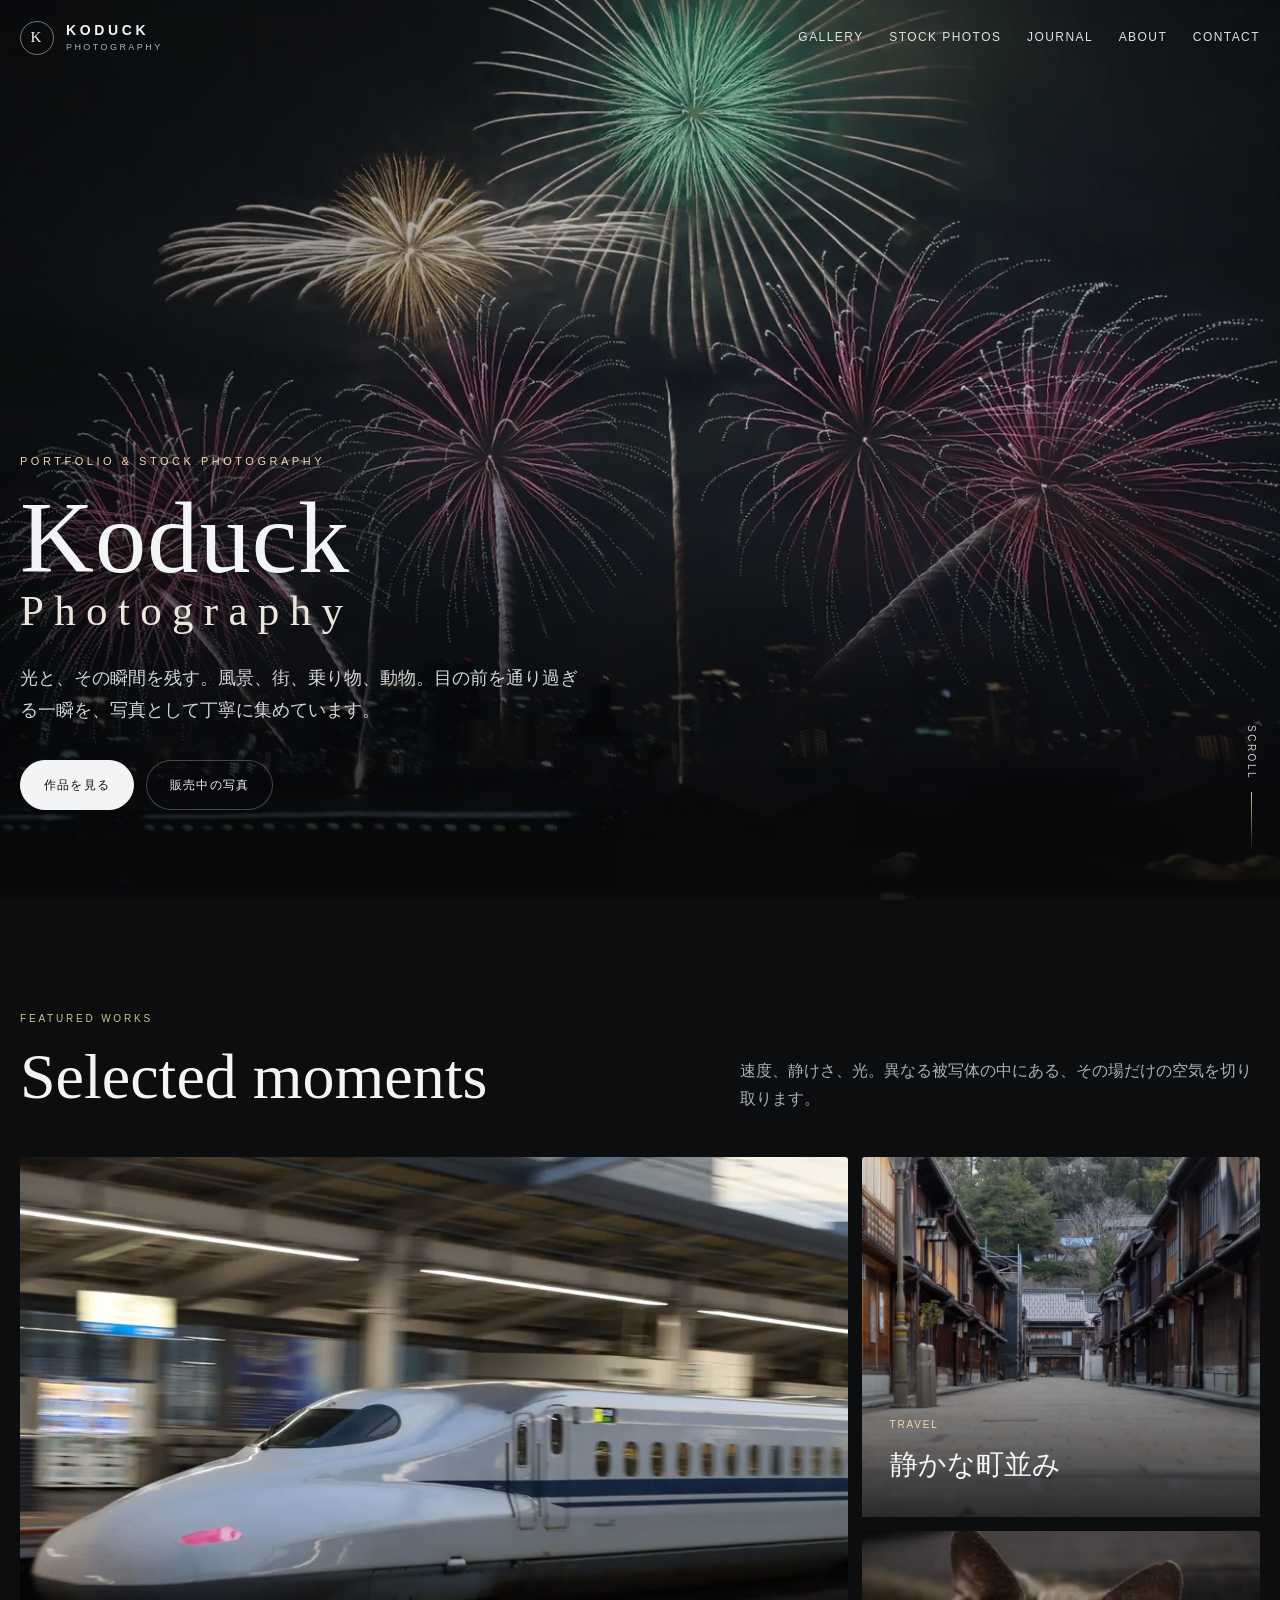
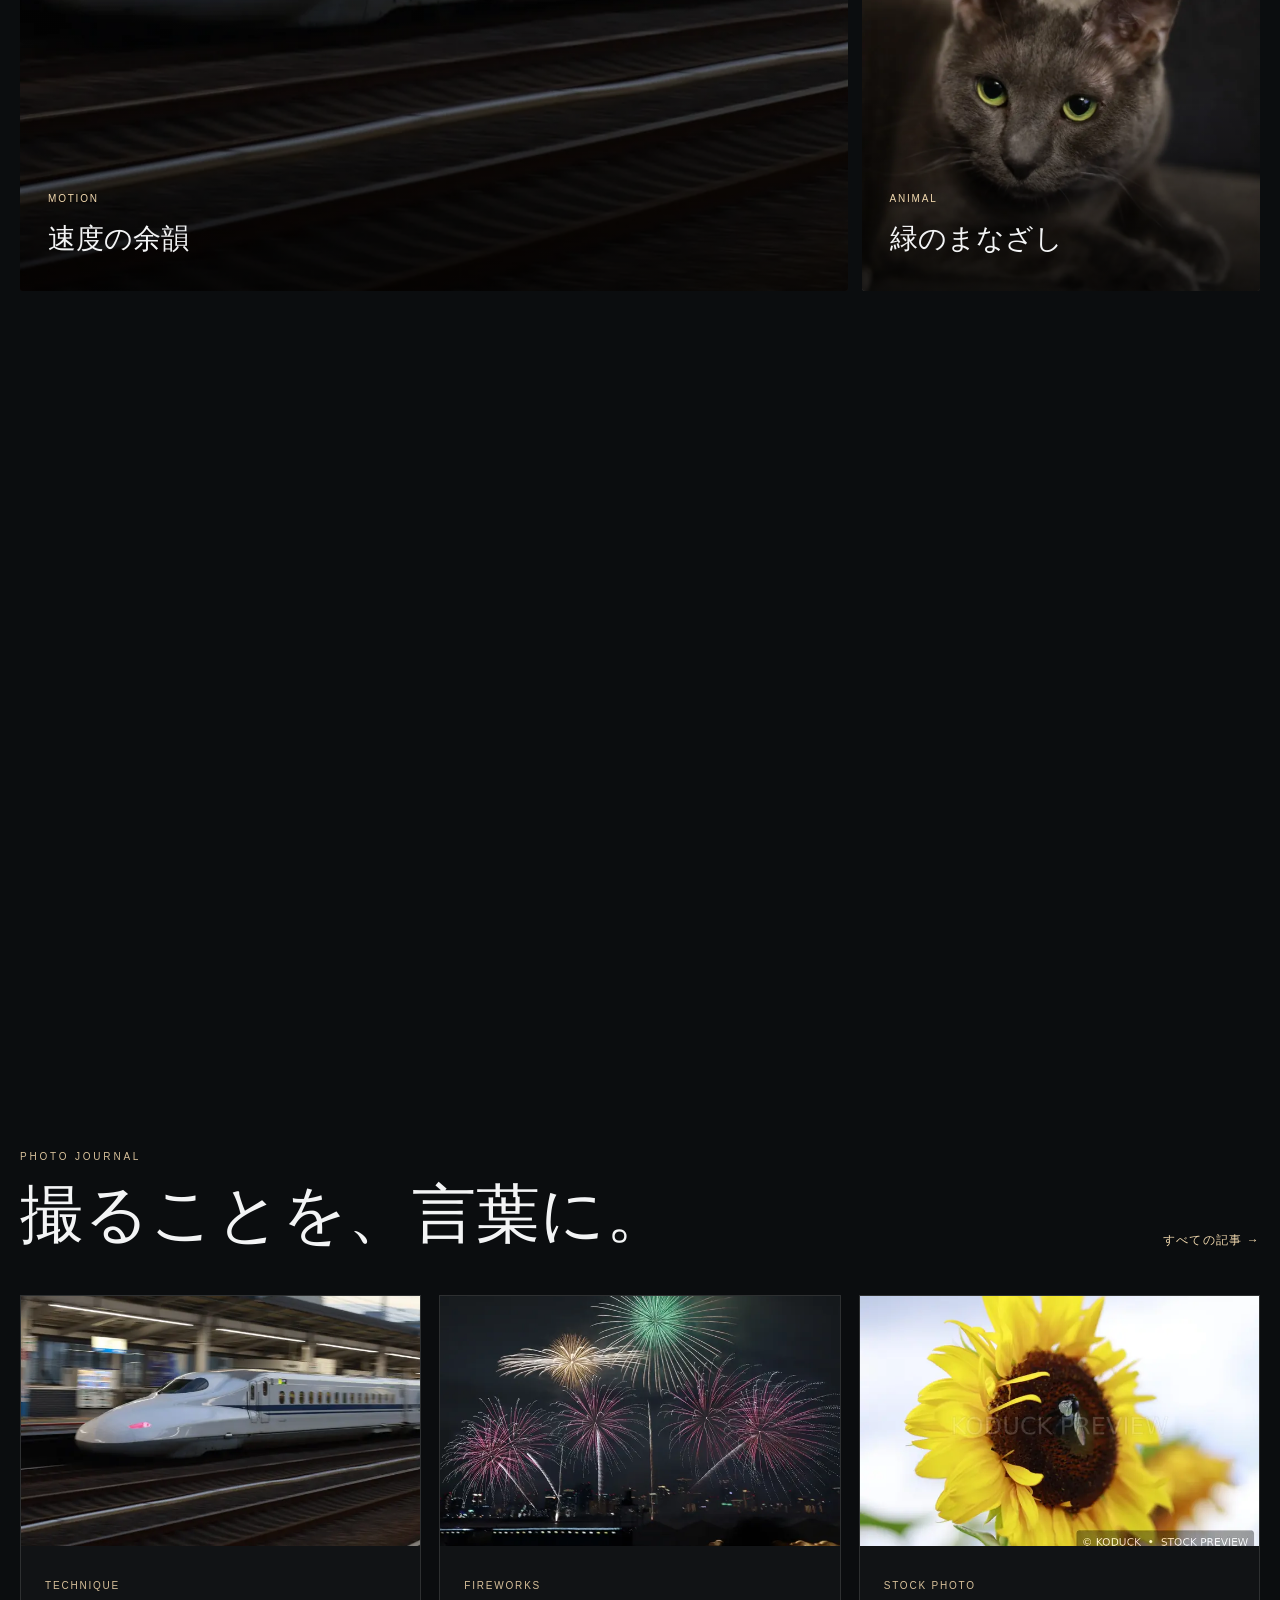
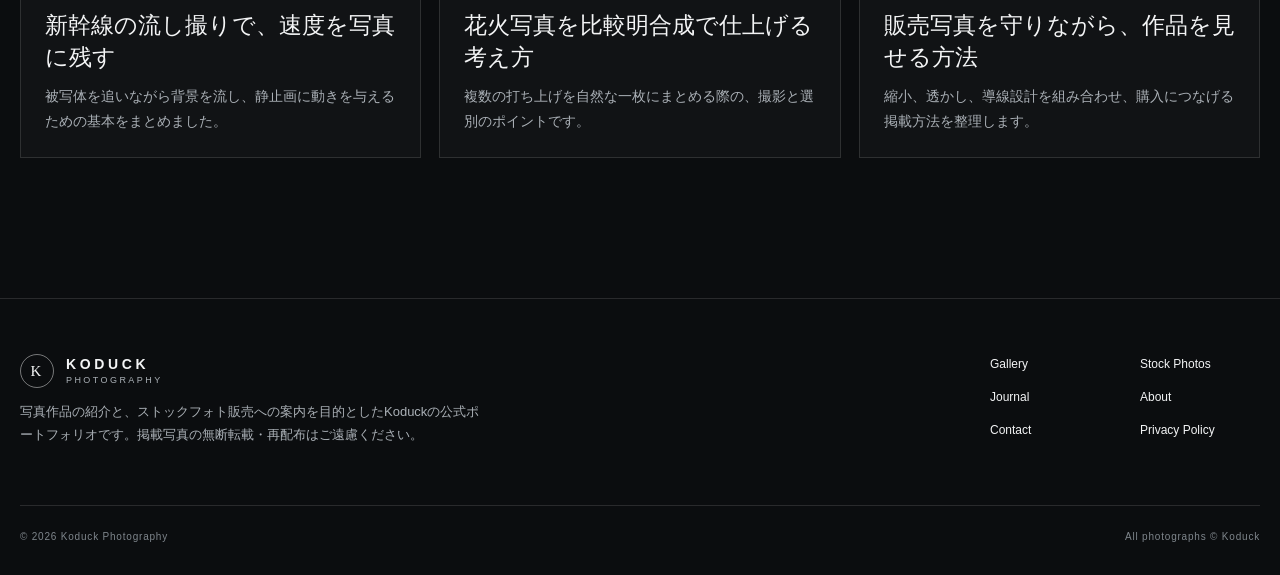
==== index.html @ 3b6d23dd "Publish Koduck Photography website" ====
<!doctype html>
<html lang="ja">
<head>
  <meta charset="utf-8">
  <meta name="viewport" content="width=device-width, initial-scale=1">
  <meta name="description" content="Koduck Photography — 風景、都市、乗り物、花火、動物などを撮影する写真ポートフォリオ。ストックフォト作品も販売中。">
  <meta name="theme-color" content="#0b0d0f">
  <title>Koduck Photography｜光と、その瞬間を残す。</title>
  <link rel="stylesheet" href="assets/css/style.css">
</head>
<body>
<header class="site-header">
  <div class="header-inner">
    <a class="brand" href="index.html" aria-label="Koduck Photography ホーム">
      <span class="brand-mark">K</span><span class="brand-text"><strong>KODUCK</strong><small>PHOTOGRAPHY</small></span>
    </a>
    <button class="menu-button" aria-label="メニューを開く" aria-expanded="false"><span></span><span></span></button>
    <nav class="site-nav" aria-label="メインナビゲーション">
      <a href="gallery.html">Gallery</a><a href="stock.html">Stock Photos</a><a href="journal.html">Journal</a><a href="about.html">About</a><a href="contact.html">Contact</a>
    </nav>
  </div>
</header>
<main>
  <section class="hero">
    <div class="hero-media protected-image" aria-hidden="true">
      <img class="desktop-hero" src="assets/images/fireworks.webp" alt="" fetchpriority="high">
      <img class="mobile-hero" src="assets/images/bridge-sunset.webp" alt="" fetchpriority="high">
    </div>
    <div class="hero-content">
      <p class="eyebrow">Portfolio & Stock Photography</p>
      <h1>Koduck<span>Photography</span></h1>
      <p class="hero-copy">光と、その瞬間を残す。風景、街、乗り物、動物。目の前を通り過ぎる一瞬を、写真として丁寧に集めています。</p>
      <div class="hero-actions"><a class="button primary" href="gallery.html">作品を見る</a><a class="button" href="stock.html">販売中の写真</a></div>
    </div>
    <span class="scroll-cue">SCROLL</span>
  </section>

  <section class="section reveal">
    <div class="section-head">
      <div><span class="section-kicker">Featured works</span><h2>Selected moments</h2></div>
      <p class="section-intro">速度、静けさ、光。異なる被写体の中にある、その場だけの空気を切り取ります。</p>
    </div>
    <div class="feature-grid">
      <a class="feature-card" href="gallery.html"><img src="assets/images/train.webp" alt="ホームを走る新幹線の流し撮り" loading="lazy"><span class="card-overlay"><span class="tag">Motion</span><h3>速度の余韻</h3></span></a>
      <a class="feature-card" href="gallery.html"><img src="assets/images/old-town.webp" alt="木造家屋が並ぶ静かな町並み" loading="lazy"><span class="card-overlay"><span class="tag">Travel</span><h3>静かな町並み</h3></span></a>
      <a class="feature-card" href="gallery.html"><img src="assets/images/cat.webp" alt="緑色の瞳をした灰色の猫" loading="lazy"><span class="card-overlay"><span class="tag">Animal</span><h3>緑のまなざし</h3></span></a>
    </div>
  </section>

  <section class="split-band reveal">
    <div class="split-inner">
      <div class="split-image protected-image"><img src="assets/images/sunflower-stock.webp" alt="ヒマワリにとまる昆虫。ストックフォト販売中" loading="lazy"><span class="stock-badge">STOCK PHOTO</span></div>
      <div class="split-copy"><span class="section-kicker">License available</span><h2>夏の訪問者</h2><p>ヒマワリと昆虫を捉えた作品を、PIXTAおよびAdobe Stockで販売しています。サイトでは透かし入りの縮小プレビューのみを掲載しています。</p><div class="platform-row"><a class="button small primary" href="https://creator.pixta.jp/@prof2776046" target="_blank" rel="noopener noreferrer">PIXTAで見る</a><a class="button small" href="https://stock.adobe.com/jp/contributor/213067379/koduck" target="_blank" rel="noopener noreferrer">Adobe Stockで見る</a></div></div>
    </div>
  </section>

  <section class="section reveal">
    <div class="section-head"><div><span class="section-kicker">Photo journal</span><h2>撮ることを、言葉に。</h2></div><a class="text-link" href="journal.html">すべての記事 →</a></div>
    <div class="journal-grid">
      <a class="journal-card" href="journal/panning-train.html"><img src="assets/images/train-thumb.webp" alt="新幹線の流し撮り" loading="lazy"><div class="journal-body"><span class="journal-meta">TECHNIQUE</span><h3>新幹線の流し撮りで、速度を写真に残す</h3><p>被写体を追いながら背景を流し、静止画に動きを与えるための基本をまとめました。</p></div></a>
      <a class="journal-card" href="journal/fireworks-composite.html"><img src="assets/images/fireworks-thumb.webp" alt="夜空に広がる花火" loading="lazy"><div class="journal-body"><span class="journal-meta">FIREWORKS</span><h3>花火写真を比較明合成で仕上げる考え方</h3><p>複数の打ち上げを自然な一枚にまとめる際の、撮影と選別のポイントです。</p></div></a>
      <a class="journal-card" href="journal/protect-stock-photos.html"><img src="assets/images/sunflower-stock-thumb.webp" alt="ストックフォト販売中のヒマワリ" loading="lazy"><div class="journal-body"><span class="journal-meta">STOCK PHOTO</span><h3>販売写真を守りながら、作品を見せる方法</h3><p>縮小、透かし、導線設計を組み合わせ、購入につなげる掲載方法を整理します。</p></div></a>
    </div>
  </section>
</main>
<footer class="site-footer"><div class="footer-inner"><div class="footer-top"><div><a class="brand" href="index.html"><span class="brand-mark">K</span><span class="brand-text"><strong>KODUCK</strong><small>PHOTOGRAPHY</small></span></a><p class="footer-copy">写真作品の紹介と、ストックフォト販売への案内を目的としたKoduckの公式ポートフォリオです。掲載写真の無断転載・再配布はご遠慮ください。</p></div><div class="footer-links"><a href="gallery.html">Gallery</a><a href="stock.html">Stock Photos</a><a href="journal.html">Journal</a><a href="about.html">About</a><a href="contact.html">Contact</a><a href="privacy.html">Privacy Policy</a></div></div><div class="footer-bottom"><span>© <span data-year></span> Koduck Photography</span><span>All photographs © Koduck</span></div></div></footer>
<script src="assets/js/site.js"></script>
</body>
</html>
---- assets/css/style.css ----
:root {
  --bg: #0b0d0f;
  --surface: #12161a;
  --surface-2: #181d22;
  --text: #f3f4f5;
  --muted: #aab0b6;
  --line: rgba(255,255,255,.12);
  --accent: #d7c09a;
  --accent-strong: #f1d8ae;
  --max: 1240px;
  --shadow: 0 24px 70px rgba(0,0,0,.34);
}

* { box-sizing: border-box; }
html { scroll-behavior: smooth; background: var(--bg); }
body {
  margin: 0;
  color: var(--text);
  background:
    radial-gradient(circle at 88% 4%, rgba(215,192,154,.08), transparent 28rem),
    var(--bg);
  font-family: -apple-system, BlinkMacSystemFont, "Segoe UI", "Hiragino Kaku Gothic ProN", "Yu Gothic", Meiryo, sans-serif;
  line-height: 1.75;
  -webkit-font-smoothing: antialiased;
}
body.menu-open { overflow: hidden; }
img {
  display: block;
  max-width: 100%;
  user-select: none;
  -webkit-user-select: none;
  -webkit-user-drag: none;
}
a { color: inherit; text-decoration: none; }
button, input, textarea { font: inherit; }
button { color: inherit; }
::selection { background: rgba(215,192,154,.3); color: white; }

.site-header {
  position: fixed;
  inset: 0 0 auto 0;
  z-index: 100;
  height: 76px;
  display: flex;
  align-items: center;
  border-bottom: 1px solid transparent;
  transition: background .3s ease, border-color .3s ease, backdrop-filter .3s ease;
}
.site-header.is-scrolled {
  background: rgba(11,13,15,.82);
  border-color: var(--line);
  backdrop-filter: blur(18px);
}
.header-inner {
  width: min(calc(100% - 40px), var(--max));
  margin: auto;
  display: flex;
  align-items: center;
  justify-content: space-between;
  gap: 24px;
}
.brand { display: inline-flex; align-items: center; gap: 12px; letter-spacing: .12em; }
.brand-mark {
  width: 34px; height: 34px; border: 1px solid rgba(255,255,255,.44); border-radius: 50%;
  display: grid; place-items: center; font-family: Georgia, serif; font-size: 15px;
}
.brand-text { display: grid; line-height: 1.05; }
.brand-text strong { font-size: 14px; letter-spacing: .26em; }
.brand-text small { color: var(--muted); font-size: 9px; letter-spacing: .27em; margin-top: 5px; }
.site-nav { display: flex; align-items: center; gap: clamp(14px, 2vw, 30px); }
.site-nav a { color: #dfe2e4; font-size: 12px; letter-spacing: .12em; text-transform: uppercase; position: relative; }
.site-nav a::after { content:""; position:absolute; left:0; right:100%; bottom:-8px; height:1px; background:var(--accent); transition:right .25s ease; }
.site-nav a:hover::after, .site-nav a[aria-current="page"]::after { right:0; }
.menu-button { display:none; border:0; background:none; padding:8px; cursor:pointer; }
.menu-button span { display:block; width:24px; height:1px; background:white; margin:6px 0; transition:.25s; }

.hero {
  position: relative;
  min-height: 100svh;
  overflow: hidden;
  display: grid;
  align-items: end;
}
.hero-media { position:absolute; inset:0; }
.hero-media img { width:100%; height:100%; object-fit:cover; object-position:center 46%; filter: saturate(.9) contrast(1.04); }
.hero-media .mobile-hero { display:none; }
.hero::before {
  content:""; position:absolute; inset:0; z-index:1;
  background: linear-gradient(180deg, rgba(0,0,0,.2) 0%, rgba(0,0,0,.16) 45%, rgba(8,10,12,.92) 100%),
              linear-gradient(90deg, rgba(0,0,0,.42), transparent 58%);
}
.hero-content {
  position:relative; z-index:2; width:min(calc(100% - 40px), var(--max)); margin:0 auto;
  padding: 160px 0 90px;
}
.eyebrow { color: var(--accent-strong); font-size: 11px; letter-spacing: .32em; text-transform: uppercase; margin:0 0 20px; }
.hero h1, .page-hero h1 {
  font-family: Georgia, "Times New Roman", serif;
  font-weight: 400;
  letter-spacing: .01em;
  margin:0;
}
.hero h1 { font-size: clamp(46px, 8vw, 118px); line-height:.92; max-width: 1000px; }
.hero h1 span { display:block; margin-top:.15em; font-size:.42em; letter-spacing:.24em; font-family:inherit; color:#ece6dd; }
.hero-copy { max-width:570px; color:#d2d5d7; font-size:clamp(14px, 1.5vw, 18px); margin:32px 0 0; }
.hero-actions { display:flex; flex-wrap:wrap; gap:12px; margin-top:34px; }
.button {
  min-height:50px; padding:0 23px; border:1px solid rgba(255,255,255,.25); border-radius:999px;
  display:inline-flex; align-items:center; justify-content:center; gap:10px;
  font-size:12px; letter-spacing:.1em; transition:.25s ease; cursor:pointer; background:rgba(10,12,14,.22);
}
.button:hover { transform:translateY(-2px); border-color:var(--accent); background:rgba(215,192,154,.1); }
.button.primary { background:var(--text); color:#101214; border-color:var(--text); }
.button.primary:hover { background:var(--accent-strong); border-color:var(--accent-strong); }
.button.small { min-height:42px; padding:0 18px; }
.scroll-cue { position:absolute; right:max(20px, calc((100vw - var(--max))/2)); bottom:48px; z-index:2; writing-mode:vertical-rl; font-size:10px; letter-spacing:.25em; color:#c9cccf; display:flex; align-items:center; gap:12px; }
.scroll-cue::after { content:""; width:1px; height:60px; background:linear-gradient(var(--accent), transparent); }

main { overflow:hidden; }
.section { width:min(calc(100% - 40px), var(--max)); margin:0 auto; padding:110px 0; }
.section.compact { padding-top:70px; padding-bottom:70px; }
.section-head { display:flex; justify-content:space-between; align-items:end; gap:30px; margin-bottom:44px; }
.section-kicker { display:block; color:var(--accent); font-size:10px; letter-spacing:.28em; text-transform:uppercase; margin-bottom:12px; }
.section h2, .content-title {
  font-family:Georgia, "Times New Roman", serif; font-weight:400; line-height:1.15; margin:0;
  font-size:clamp(34px, 5vw, 66px);
}
.section-intro { max-width:520px; color:var(--muted); margin:0; }
.text-link { color:var(--accent-strong); font-size:12px; letter-spacing:.1em; white-space:nowrap; }
.text-link:hover { text-decoration:underline; text-underline-offset:5px; }

.feature-grid { display:grid; grid-template-columns:1.35fr .65fr; grid-template-rows:360px 360px; gap:14px; }
.feature-card { position:relative; overflow:hidden; border-radius:3px; background:var(--surface); }
.feature-card:first-child { grid-row:1 / span 2; }
.feature-card img { width:100%; height:100%; object-fit:cover; transition:transform .9s cubic-bezier(.2,.8,.2,1), filter .4s; }
.feature-card:hover img { transform:scale(1.035); filter:brightness(.78); }
.card-overlay { position:absolute; inset:0; display:flex; flex-direction:column; justify-content:end; padding:28px; background:linear-gradient(transparent 45%, rgba(0,0,0,.76)); pointer-events:none; }
.card-overlay .tag { color:var(--accent-strong); font-size:10px; letter-spacing:.18em; text-transform:uppercase; }
.card-overlay h3 { margin:7px 0 0; font-family:Georgia, serif; font-size:28px; font-weight:400; }

.split-band { background:var(--surface); border-top:1px solid var(--line); border-bottom:1px solid var(--line); }
.split-inner { width:min(calc(100% - 40px), var(--max)); margin:auto; padding:100px 0; display:grid; grid-template-columns:1fr 1fr; gap:80px; align-items:center; }
.split-image { position:relative; box-shadow:var(--shadow); }
.split-image img { width:100%; aspect-ratio:4/3; object-fit:cover; }
.stock-badge { position:absolute; top:18px; left:18px; background:rgba(11,13,15,.8); backdrop-filter:blur(8px); border:1px solid rgba(255,255,255,.2); border-radius:999px; padding:8px 12px; font-size:10px; letter-spacing:.16em; }
.split-copy h2 { font-family:Georgia,serif; font-size:clamp(38px, 5vw, 68px); font-weight:400; line-height:1.05; margin:0 0 24px; }
.split-copy p { color:var(--muted); }
.platform-row { display:flex; flex-wrap:wrap; gap:10px; margin-top:28px; }

.journal-grid { display:grid; grid-template-columns:repeat(3,1fr); gap:18px; }
.journal-card { border:1px solid var(--line); background:rgba(255,255,255,.025); transition:.25s; }
.journal-card:hover { transform:translateY(-4px); border-color:rgba(215,192,154,.5); }
.journal-card img { width:100%; aspect-ratio:16/10; object-fit:cover; }
.journal-body { padding:24px; }
.journal-meta { color:var(--accent); font-size:10px; letter-spacing:.18em; }
.journal-card h3 { font-family:Georgia,serif; font-weight:400; line-height:1.4; font-size:23px; margin:12px 0 10px; }
.journal-card p { color:var(--muted); font-size:14px; margin:0; }

.page-hero { padding:150px 0 70px; width:min(calc(100% - 40px), var(--max)); margin:auto; border-bottom:1px solid var(--line); }
.page-hero h1 { font-size:clamp(52px, 8vw, 100px); }
.page-hero p { max-width:640px; color:var(--muted); margin:24px 0 0; }

.filters { display:flex; flex-wrap:wrap; gap:8px; margin:0 0 34px; }
.filter-button { border:1px solid var(--line); background:transparent; border-radius:999px; padding:10px 16px; cursor:pointer; color:var(--muted); font-size:12px; }
.filter-button.active, .filter-button:hover { color:var(--text); border-color:var(--accent); }
.gallery-grid { columns:3 300px; column-gap:14px; }
.gallery-item { break-inside:avoid; margin:0 0 14px; position:relative; overflow:hidden; background:var(--surface); cursor:zoom-in; }
.gallery-item.is-hidden { display:none; }
.gallery-item img { width:100%; transition:transform .7s ease, filter .3s ease; }
.gallery-item:hover img { transform:scale(1.02); filter:brightness(.75); }
.gallery-caption { position:absolute; inset:auto 0 0; padding:45px 18px 17px; background:linear-gradient(transparent, rgba(0,0,0,.8)); opacity:0; transform:translateY(8px); transition:.25s; pointer-events:none; }
.gallery-item:hover .gallery-caption { opacity:1; transform:none; }
.gallery-caption strong { font-family:Georgia,serif; font-weight:400; font-size:20px; }
.gallery-caption span { display:block; color:#c8cdd0; font-size:11px; margin-top:4px; letter-spacing:.1em; }

.lightbox { position:fixed; inset:0; z-index:300; background:rgba(0,0,0,.94); display:none; place-items:center; padding:60px 20px 30px; }
.lightbox.open { display:grid; }
.lightbox img { max-height:78vh; max-width:min(94vw, 1400px); box-shadow:0 30px 100px rgba(0,0,0,.6); }
.lightbox-info { margin-top:16px; text-align:center; }
.lightbox-info strong { font-family:Georgia,serif; font-size:20px; font-weight:400; }
.lightbox-info span { display:block; color:var(--muted); font-size:12px; margin-top:4px; }
.lightbox-close { position:absolute; top:20px; right:24px; border:0; background:none; font-size:32px; cursor:pointer; padding:10px; }

.stock-layout { display:grid; grid-template-columns:minmax(0,1.1fr) minmax(300px,.9fr); gap:60px; align-items:start; }
.stock-preview { position:sticky; top:110px; border:1px solid var(--line); background:var(--surface); padding:10px; }
.stock-preview img { width:100%; }
.stock-details h2 { font-family:Georgia,serif; font-size:clamp(38px,5vw,64px); line-height:1.1; font-weight:400; margin:0 0 12px; }
.stock-details .subtitle { color:var(--accent); letter-spacing:.12em; font-size:11px; }
.stock-details p { color:var(--muted); }
.notice { border-left:2px solid var(--accent); padding:16px 18px; background:rgba(215,192,154,.06); color:#cfd2d4; font-size:13px; margin:28px 0; }

.article-wrap { width:min(calc(100% - 40px), 850px); margin:auto; padding:70px 0 120px; }
.article-header { padding-top:120px; }
.article-header .eyebrow { margin-bottom:16px; }
.article-header h1 { font-family:Georgia,serif; font-size:clamp(42px,7vw,78px); line-height:1.12; font-weight:400; margin:0; }
.article-header .lead { color:var(--muted); font-size:18px; margin:25px 0 0; }
.article-hero { margin:48px 0 50px; }
.article-hero img { width:100%; max-height:590px; object-fit:cover; }
.article-body { font-size:16px; }
.article-body h2 { font-family:Georgia,serif; font-weight:400; font-size:34px; line-height:1.3; margin:60px 0 18px; }
.article-body h3 { margin:38px 0 12px; font-size:20px; }
.article-body p, .article-body li { color:#cbd0d3; }
.article-body ul { padding-left:1.2em; }
.article-note { background:var(--surface); border:1px solid var(--line); padding:22px; margin:30px 0; color:#d8dcde; }
.ad-slot-comment { display:none; }

.about-grid, .contact-grid { display:grid; grid-template-columns:.75fr 1.25fr; gap:80px; align-items:start; }
.about-monogram { aspect-ratio:1; border:1px solid var(--line); display:grid; place-items:center; font-family:Georgia,serif; font-size:clamp(70px,12vw,150px); color:var(--accent); background:radial-gradient(circle, rgba(215,192,154,.08), transparent 65%); }
.prose h2 { font-family:Georgia,serif; font-size:42px; font-weight:400; margin:0 0 24px; }
.prose p { color:var(--muted); }
.fact-list { display:grid; grid-template-columns:repeat(2,1fr); gap:1px; background:var(--line); border:1px solid var(--line); margin-top:36px; }
.fact { background:var(--bg); padding:22px; }
.fact small { display:block; color:var(--accent); letter-spacing:.12em; margin-bottom:7px; }

.form { display:grid; gap:16px; }
.field label { display:block; font-size:12px; color:#d6d9db; margin-bottom:8px; }
.field input, .field textarea { width:100%; border:1px solid var(--line); background:var(--surface); color:var(--text); padding:15px 16px; outline:none; }
.field input:focus, .field textarea:focus { border-color:var(--accent); }
.field textarea { min-height:170px; resize:vertical; }
.form-status { min-height:1.5em; color:var(--accent-strong); font-size:13px; }

.policy h2 { font-family:Georgia,serif; font-weight:400; font-size:28px; margin:46px 0 12px; }
.policy p, .policy li { color:var(--muted); }

.site-footer { border-top:1px solid var(--line); margin-top:30px; }
.footer-inner { width:min(calc(100% - 40px), var(--max)); margin:auto; padding:55px 0 30px; }
.footer-top { display:flex; justify-content:space-between; gap:40px; align-items:start; }
.footer-copy { max-width:460px; color:var(--muted); font-size:13px; }
.footer-links { display:grid; grid-template-columns:repeat(2,minmax(120px,1fr)); gap:12px 30px; font-size:12px; }
.footer-links a:hover { color:var(--accent); }
.footer-bottom { border-top:1px solid var(--line); margin-top:45px; padding-top:22px; display:flex; justify-content:space-between; gap:20px; color:#7f868c; font-size:10px; letter-spacing:.08em; }

.reveal { opacity:0; transform:translateY(20px); transition:opacity .7s ease, transform .7s ease; }
.reveal.visible { opacity:1; transform:none; }

@media (max-width: 900px) {
  .site-nav { position:fixed; inset:76px 0 0; background:rgba(11,13,15,.98); display:none; flex-direction:column; align-items:flex-start; padding:45px 24px; gap:25px; }
  .site-nav.open { display:flex; }
  .site-nav a { font-size:18px; }
  .menu-button { display:block; }
  .feature-grid { grid-template-columns:1fr 1fr; grid-template-rows:520px 300px; }
  .feature-card:first-child { grid-column:1 / span 2; grid-row:auto; }
  .split-inner, .stock-layout, .about-grid, .contact-grid { grid-template-columns:1fr; gap:45px; }
  .stock-preview { position:relative; top:auto; }
  .journal-grid { grid-template-columns:1fr; }
  .journal-card { display:grid; grid-template-columns:42% 58%; }
  .journal-card img { height:100%; aspect-ratio:auto; }
  .footer-top { flex-direction:column; }
}

@media (max-width: 640px) {
  .site-header { height:68px; }
  .site-nav { inset-top:68px; }
  .header-inner, .hero-content, .section, .page-hero, .split-inner, .footer-inner, .article-wrap { width:min(calc(100% - 28px), var(--max)); }
  .brand-text small { display:none; }
  .hero-media .desktop-hero { display:none; }
  .hero-media .mobile-hero { display:block; object-position:center; }
  .hero::before { background:linear-gradient(180deg, rgba(0,0,0,.1), rgba(0,0,0,.18) 35%, rgba(8,10,12,.93) 100%); }
  .hero-content { padding-bottom:74px; }
  .hero h1 { font-size:51px; }
  .hero h1 span { font-size:.34em; letter-spacing:.2em; }
  .scroll-cue { display:none; }
  .section { padding:78px 0; }
  .section-head { display:block; }
  .section-intro { margin-top:18px; }
  .feature-grid { display:block; }
  .feature-card { height:360px; margin-bottom:12px; }
  .feature-card:first-child { height:450px; }
  .split-inner { padding:75px 0; }
  .journal-card { display:block; }
  .journal-card img { aspect-ratio:16/10; }
  .gallery-grid { columns:2 145px; column-gap:8px; }
  .gallery-item { margin-bottom:8px; }
  .gallery-caption { opacity:1; transform:none; padding:35px 11px 10px; }
  .gallery-caption strong { font-size:15px; }
  .gallery-caption span { font-size:9px; }
  .fact-list { grid-template-columns:1fr; }
  .footer-bottom { flex-direction:column; }
  .page-hero { padding-top:125px; }
  .article-header { padding-top:105px; }
}

@media (prefers-reduced-motion: reduce) {
  *, *::before, *::after { scroll-behavior:auto !important; transition:none !important; animation:none !important; }
  .reveal { opacity:1; transform:none; }
}
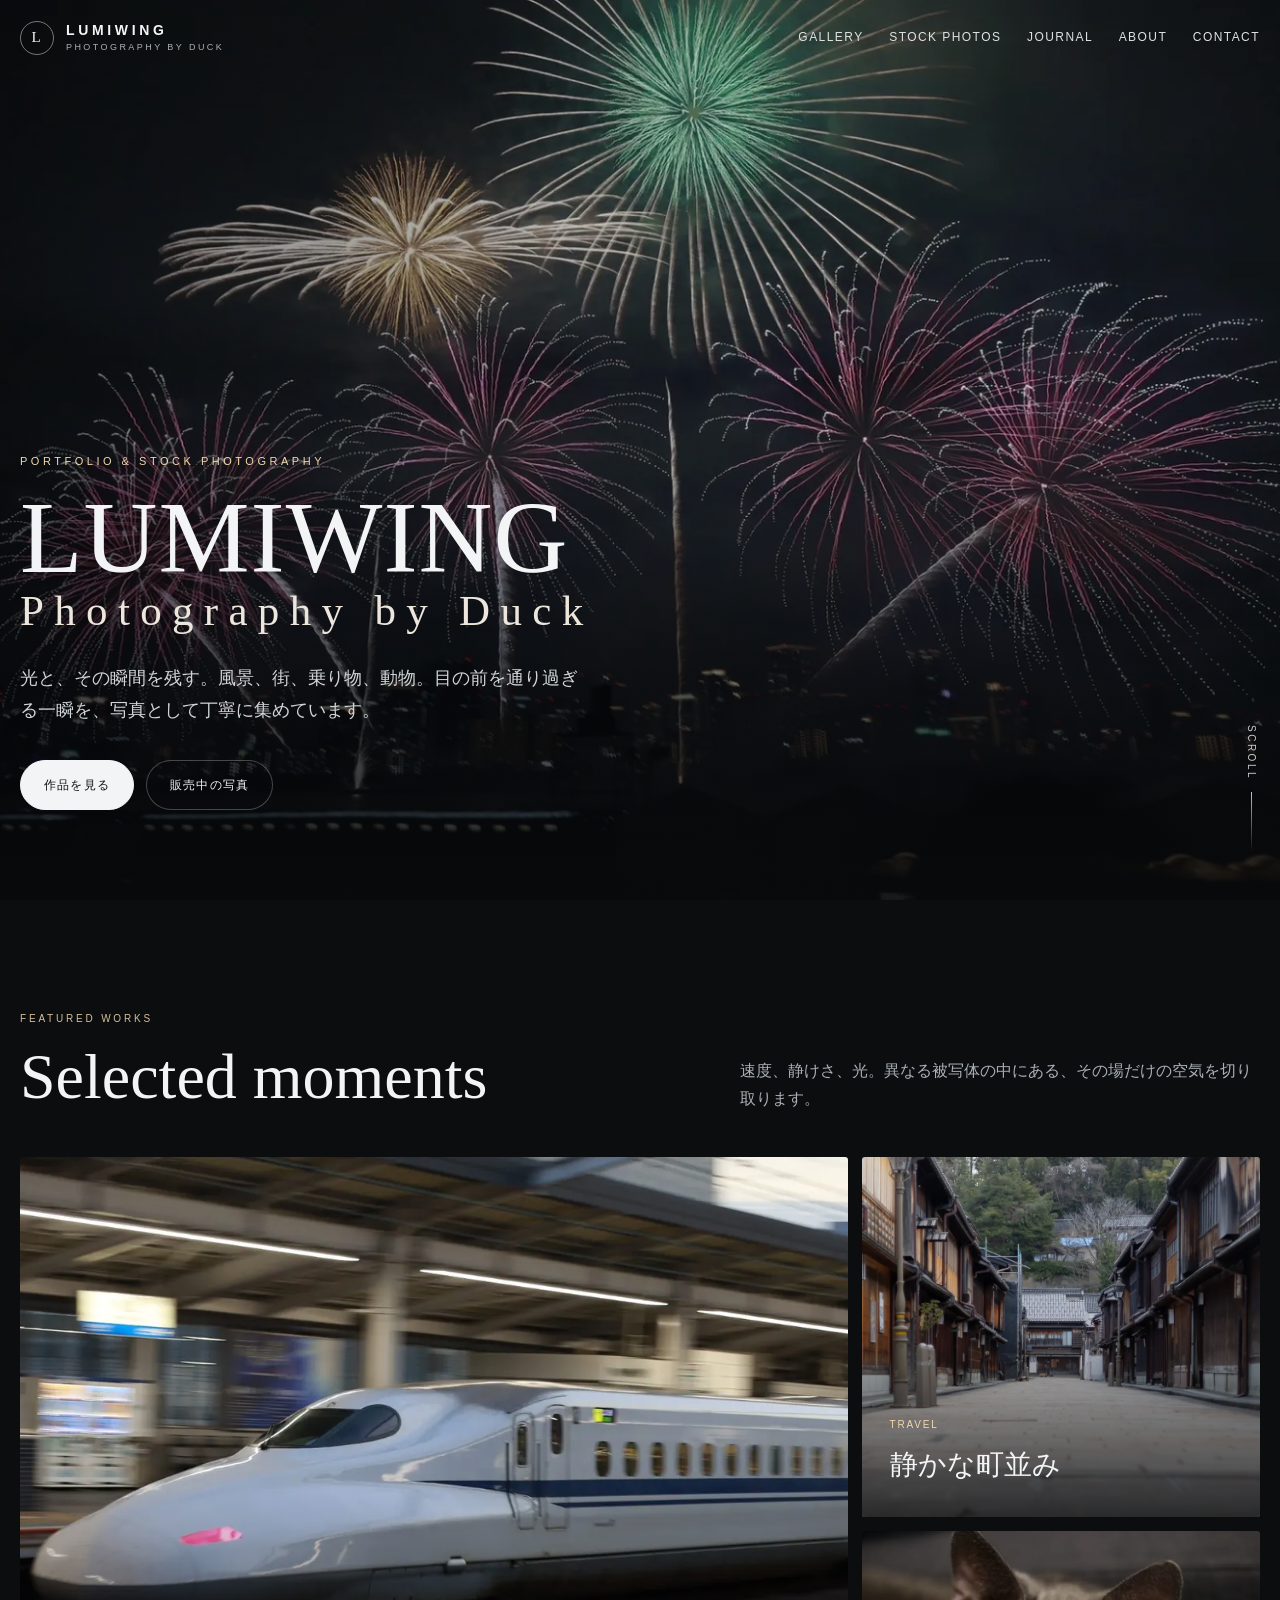
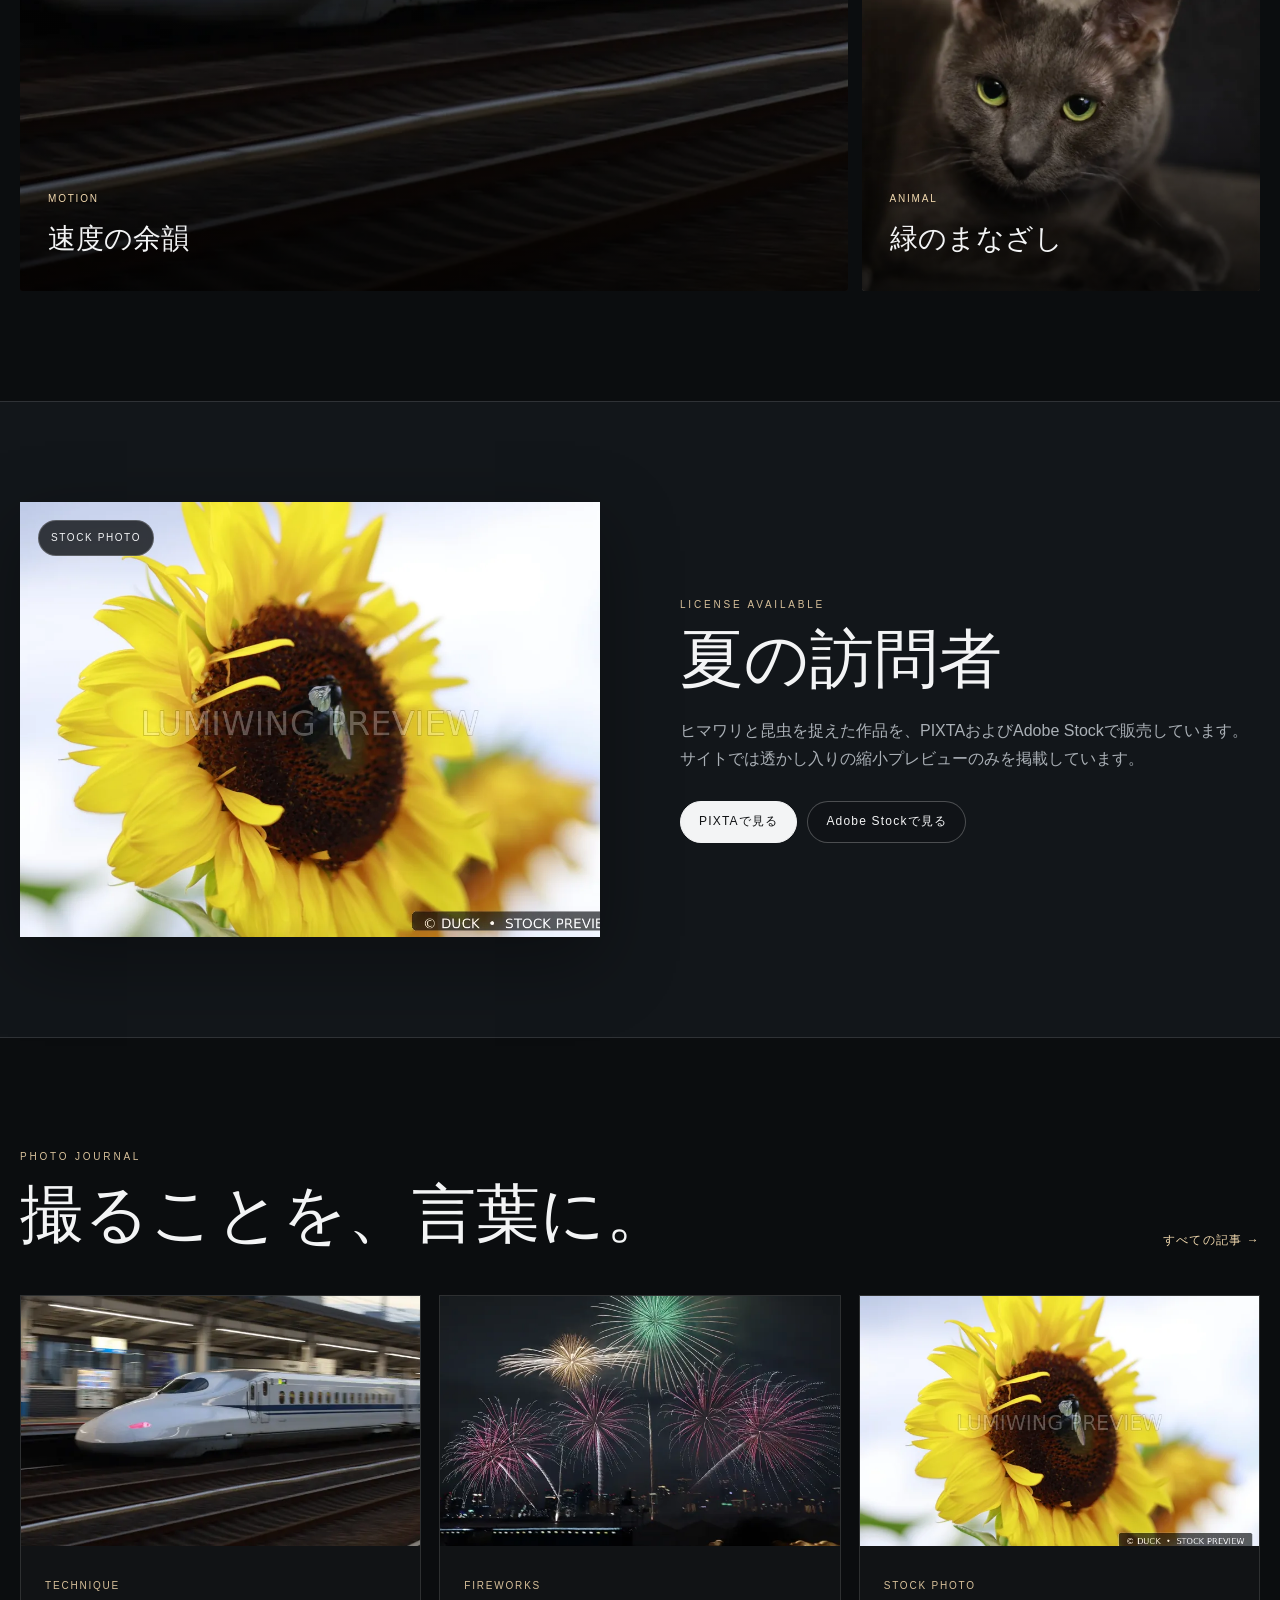
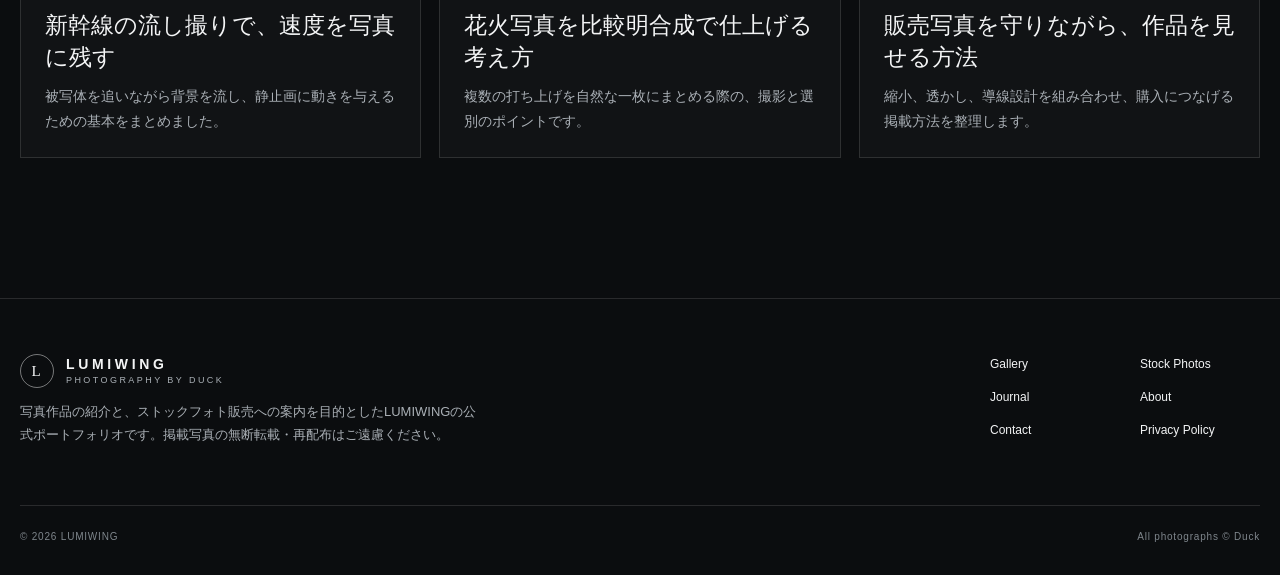
==== commit 2839711b: "Publish LUMIWING website" ====
--- a/index.html
+++ b/index.html
@@ -3,16 +3,16 @@
 <head>
   <meta charset="utf-8">
   <meta name="viewport" content="width=device-width, initial-scale=1">
-  <meta name="description" content="Koduck Photography — 風景、都市、乗り物、花火、動物などを撮影する写真ポートフォリオ。ストックフォト作品も販売中。">
+  <meta name="description" content="LUMIWING — Photography by Duck。 風景、都市、乗り物、花火、動物などを撮影する写真ポートフォリオ。ストックフォト作品も販売中。">
   <meta name="theme-color" content="#0b0d0f">
-  <title>Koduck Photography｜光と、その瞬間を残す。</title>
+  <title>LUMIWING｜Photography by Duck</title>
   <link rel="stylesheet" href="assets/css/style.css">
 </head>
 <body>
 <header class="site-header">
   <div class="header-inner">
-    <a class="brand" href="index.html" aria-label="Koduck Photography ホーム">
-      <span class="brand-mark">K</span><span class="brand-text"><strong>KODUCK</strong><small>PHOTOGRAPHY</small></span>
+    <a class="brand" href="index.html" aria-label="LUMIWING ホーム">
+      <span class="brand-mark">L</span><span class="brand-text"><strong>LUMIWING</strong><small>PHOTOGRAPHY BY DUCK</small></span>
     </a>
     <button class="menu-button" aria-label="メニューを開く" aria-expanded="false"><span></span><span></span></button>
     <nav class="site-nav" aria-label="メインナビゲーション">
@@ -28,7 +28,7 @@
     </div>
     <div class="hero-content">
       <p class="eyebrow">Portfolio & Stock Photography</p>
-      <h1>Koduck<span>Photography</span></h1>
+      <h1>LUMIWING<span>Photography by Duck</span></h1>
       <p class="hero-copy">光と、その瞬間を残す。風景、街、乗り物、動物。目の前を通り過ぎる一瞬を、写真として丁寧に集めています。</p>
       <div class="hero-actions"><a class="button primary" href="gallery.html">作品を見る</a><a class="button" href="stock.html">販売中の写真</a></div>
     </div>
@@ -63,7 +63,7 @@
     </div>
   </section>
 </main>
-<footer class="site-footer"><div class="footer-inner"><div class="footer-top"><div><a class="brand" href="index.html"><span class="brand-mark">K</span><span class="brand-text"><strong>KODUCK</strong><small>PHOTOGRAPHY</small></span></a><p class="footer-copy">写真作品の紹介と、ストックフォト販売への案内を目的としたKoduckの公式ポートフォリオです。掲載写真の無断転載・再配布はご遠慮ください。</p></div><div class="footer-links"><a href="gallery.html">Gallery</a><a href="stock.html">Stock Photos</a><a href="journal.html">Journal</a><a href="about.html">About</a><a href="contact.html">Contact</a><a href="privacy.html">Privacy Policy</a></div></div><div class="footer-bottom"><span>© <span data-year></span> Koduck Photography</span><span>All photographs © Koduck</span></div></div></footer>
+<footer class="site-footer"><div class="footer-inner"><div class="footer-top"><div><a class="brand" href="index.html"><span class="brand-mark">L</span><span class="brand-text"><strong>LUMIWING</strong><small>PHOTOGRAPHY BY DUCK</small></span></a><p class="footer-copy">写真作品の紹介と、ストックフォト販売への案内を目的としたLUMIWINGの公式ポートフォリオです。掲載写真の無断転載・再配布はご遠慮ください。</p></div><div class="footer-links"><a href="gallery.html">Gallery</a><a href="stock.html">Stock Photos</a><a href="journal.html">Journal</a><a href="about.html">About</a><a href="contact.html">Contact</a><a href="privacy.html">Privacy Policy</a></div></div><div class="footer-bottom"><span>© <span data-year></span> LUMIWING</span><span>All photographs © Duck</span></div></div></footer>
 <script src="assets/js/site.js"></script>
 </body>
 </html>
--- a/assets/css/style.css
+++ b/assets/css/style.css
@@ -252,7 +252,8 @@
   .site-header { height:68px; }
   .site-nav { inset-top:68px; }
   .header-inner, .hero-content, .section, .page-hero, .split-inner, .footer-inner, .article-wrap { width:min(calc(100% - 28px), var(--max)); }
-  .brand-text small { display:none; }
+  .brand-text strong { font-size:12px; letter-spacing:.18em; }
+  .brand-text small { display:block; font-size:7px; letter-spacing:.12em; margin-top:4px; }
   .hero-media .desktop-hero { display:none; }
   .hero-media .mobile-hero { display:block; object-position:center; }
   .hero::before { background:linear-gradient(180deg, rgba(0,0,0,.1), rgba(0,0,0,.18) 35%, rgba(8,10,12,.93) 100%); }
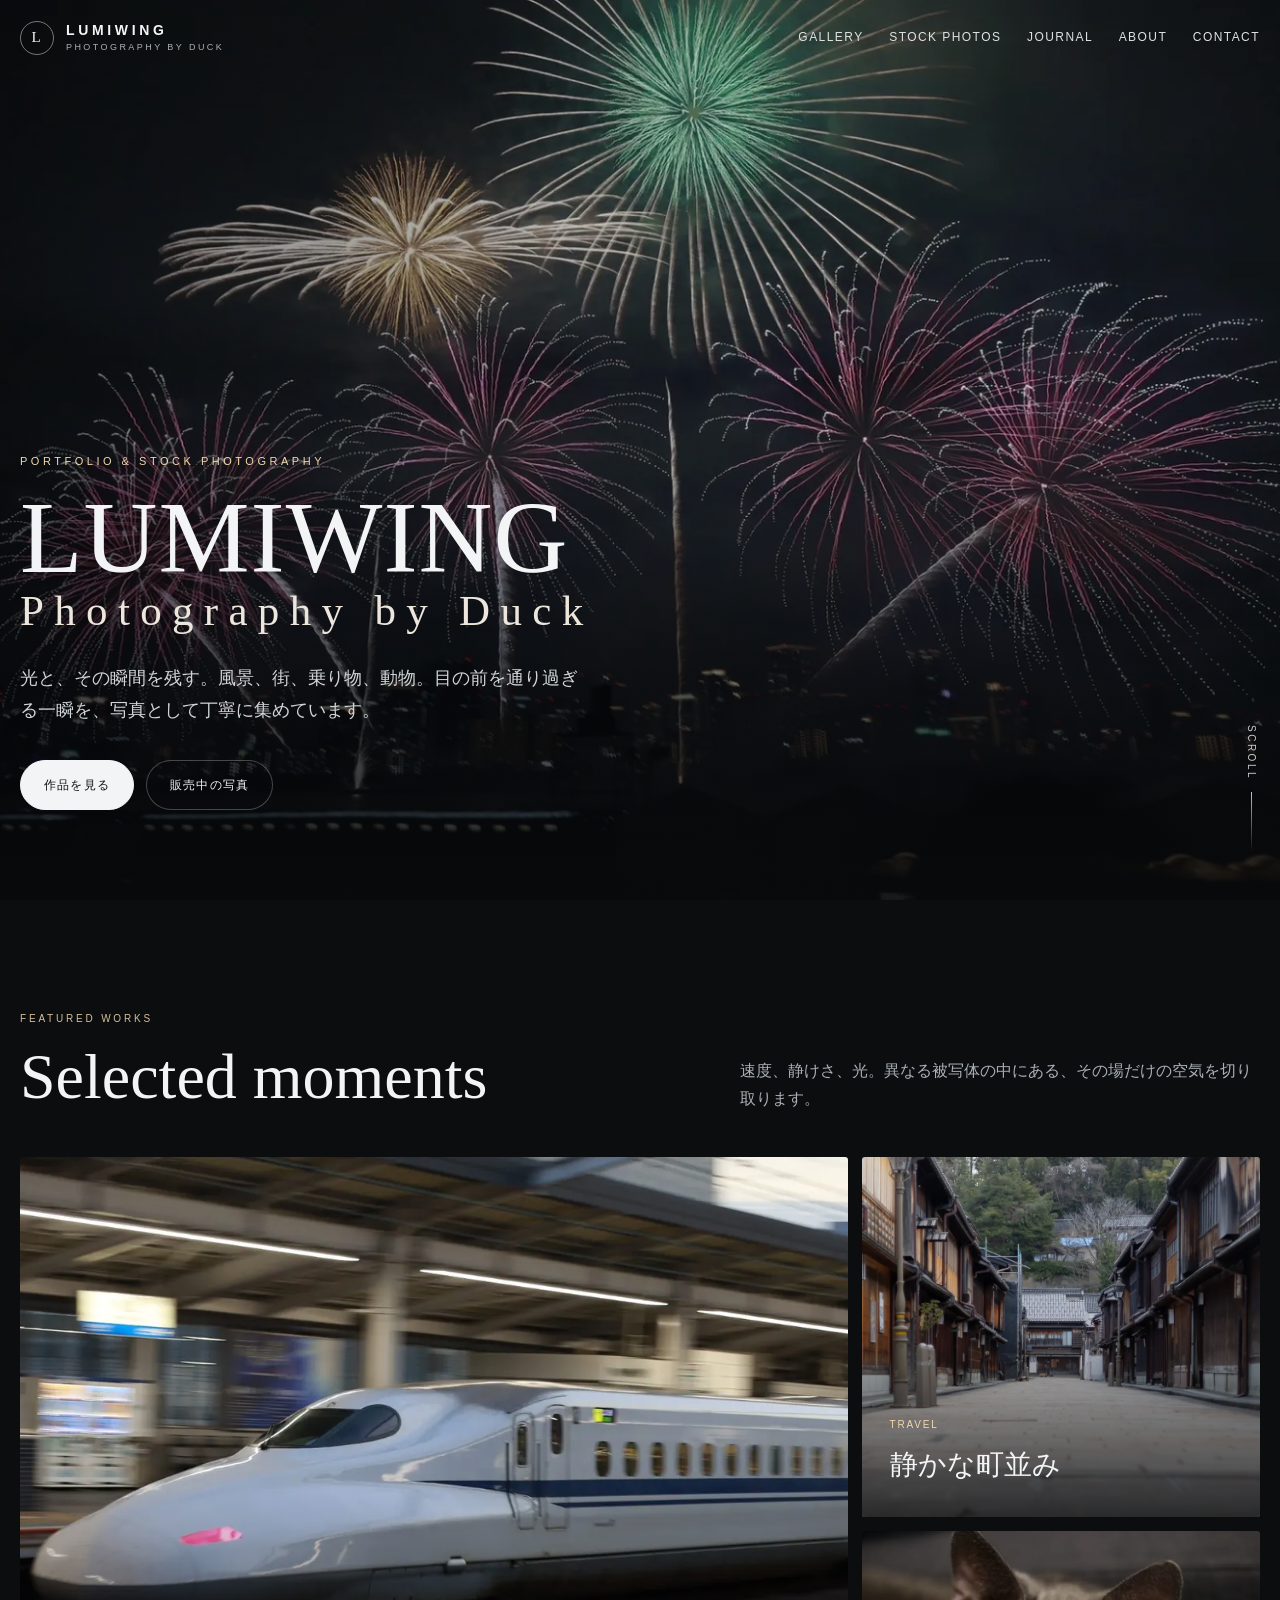
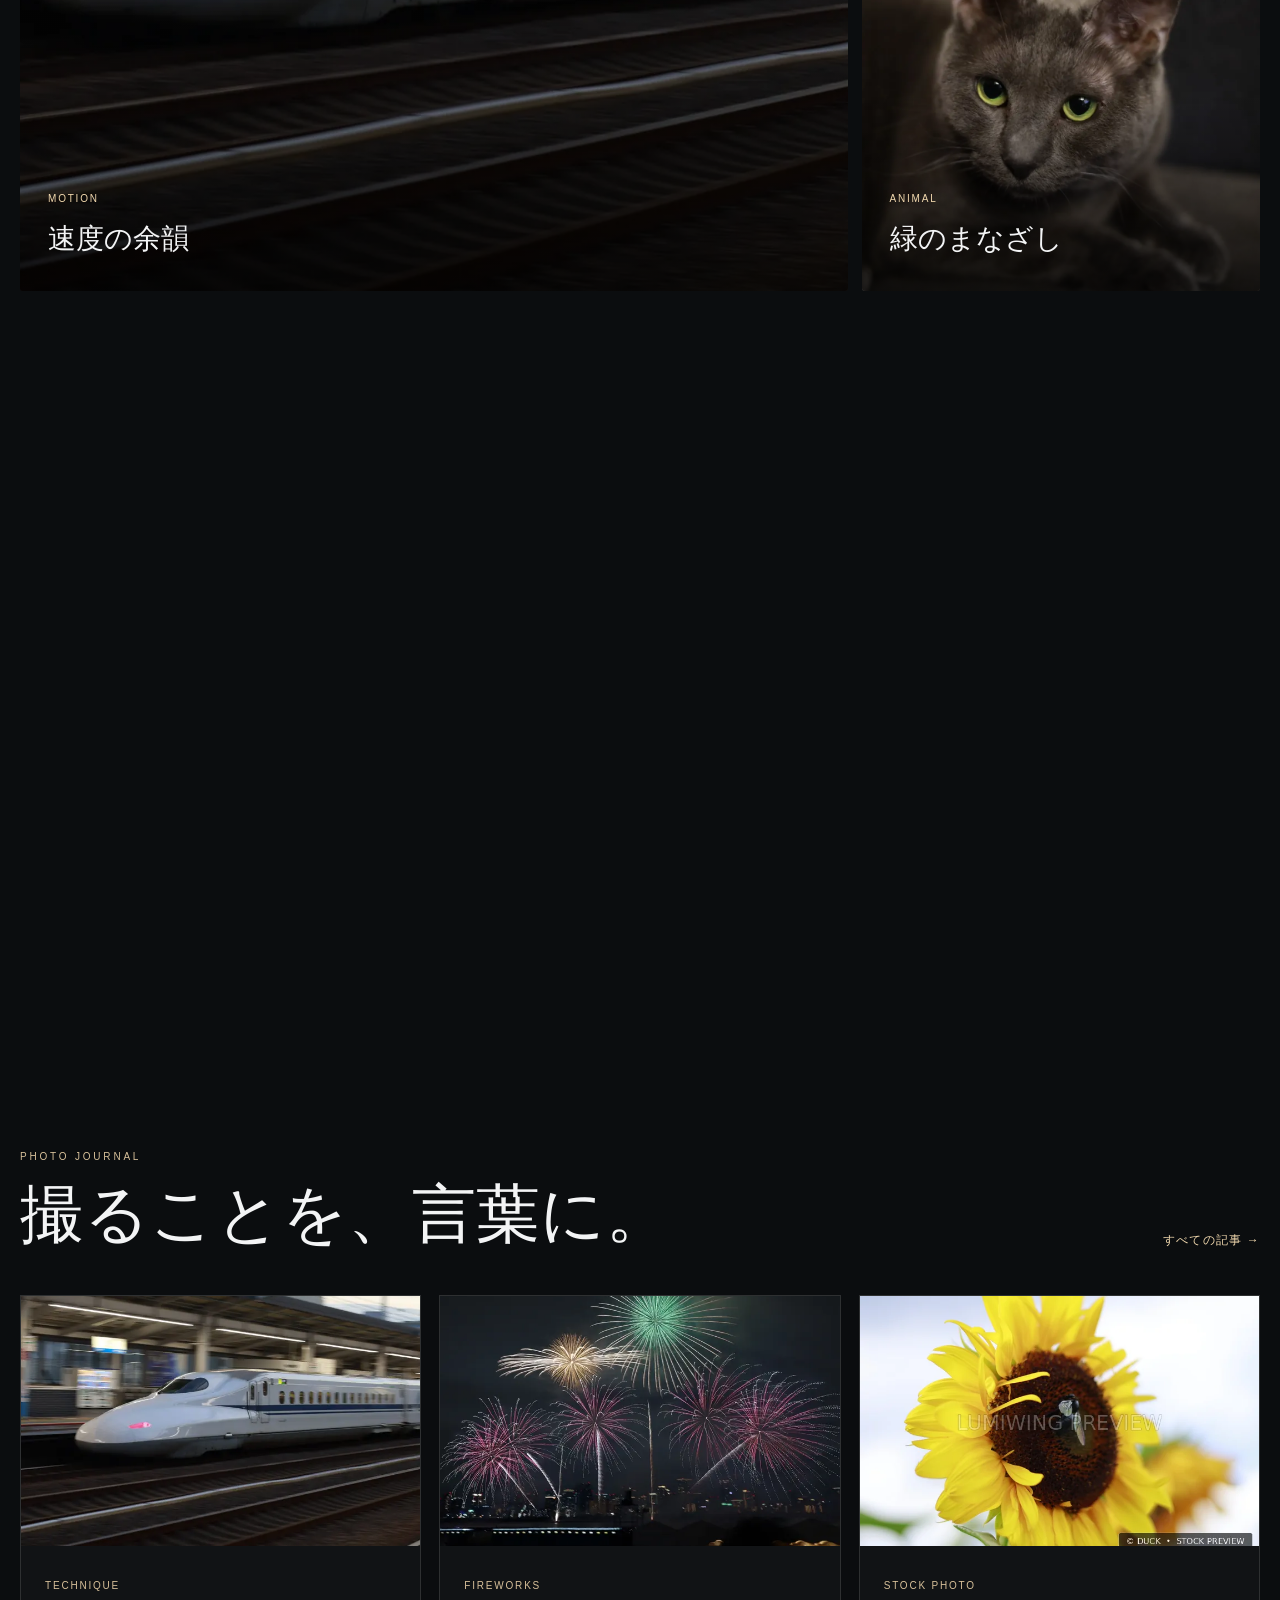
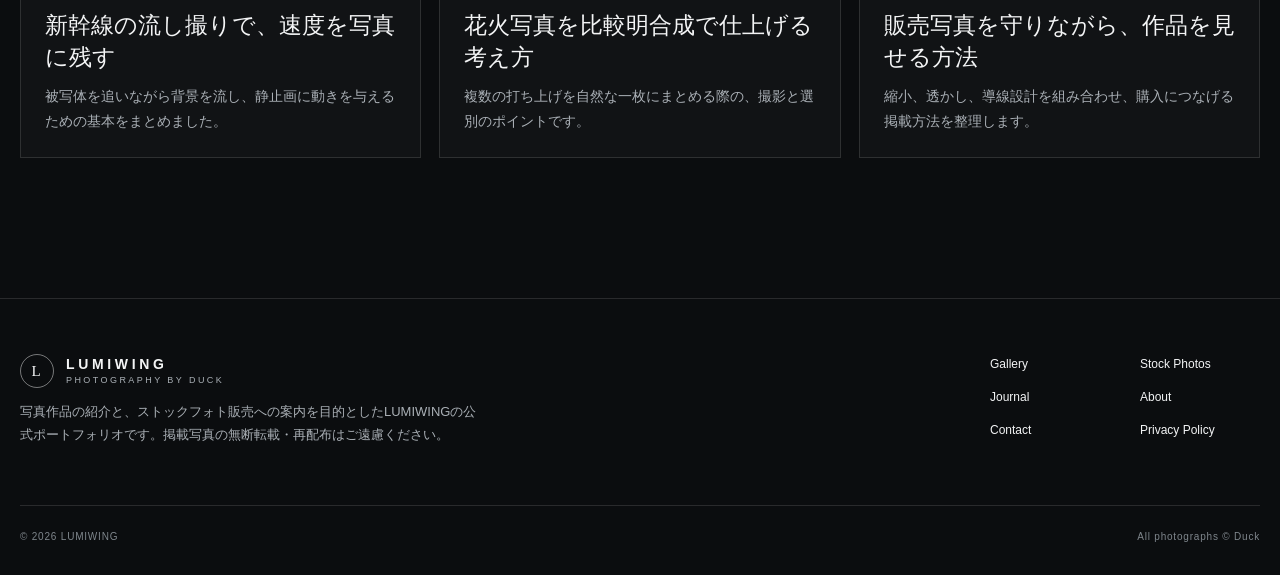
==== commit 1d7152f8: "Fix mobile journal card layout and refresh assets" ====
--- a/index.html
+++ b/index.html
@@ -6,7 +6,16 @@
   <meta name="description" content="LUMIWING — Photography by Duck。 風景、都市、乗り物、花火、動物などを撮影する写真ポートフォリオ。ストックフォト作品も販売中。">
   <meta name="theme-color" content="#0b0d0f">
   <title>LUMIWING｜Photography by Duck</title>
-  <link rel="stylesheet" href="assets/css/style.css">
+  <link rel="stylesheet" href="assets/css/style.css?v=3">
+  <style>
+    @media (max-width:640px){
+      .journal-card{display:block!important;height:auto!important;min-height:0!important;overflow:visible!important}
+      .journal-card>img{display:block!important;width:100%!important;height:auto!important;aspect-ratio:3/2!important;object-fit:cover!important}
+      .journal-body{display:block!important;height:auto!important;min-height:0!important;overflow:visible!important;padding:22px 20px 26px!important}
+      .journal-card h3{display:block!important;margin:10px 0 9px!important;font-size:21px!important;line-height:1.5!important;white-space:normal!important;overflow:visible!important;overflow-wrap:anywhere}
+      .journal-card p{display:block!important;margin:0!important;line-height:1.75!important;overflow:visible!important}
+    }
+  </style>
 </head>
 <body>
 <header class="site-header">
@@ -64,6 +73,6 @@
   </section>
 </main>
 <footer class="site-footer"><div class="footer-inner"><div class="footer-top"><div><a class="brand" href="index.html"><span class="brand-mark">L</span><span class="brand-text"><strong>LUMIWING</strong><small>PHOTOGRAPHY BY DUCK</small></span></a><p class="footer-copy">写真作品の紹介と、ストックフォト販売への案内を目的としたLUMIWINGの公式ポートフォリオです。掲載写真の無断転載・再配布はご遠慮ください。</p></div><div class="footer-links"><a href="gallery.html">Gallery</a><a href="stock.html">Stock Photos</a><a href="journal.html">Journal</a><a href="about.html">About</a><a href="contact.html">Contact</a><a href="privacy.html">Privacy Policy</a></div></div><div class="footer-bottom"><span>© <span data-year></span> LUMIWING</span><span>All photographs © Duck</span></div></div></footer>
-<script src="assets/js/site.js"></script>
+<script src="assets/js/site.js?v=3"></script>
 </body>
 </html>
